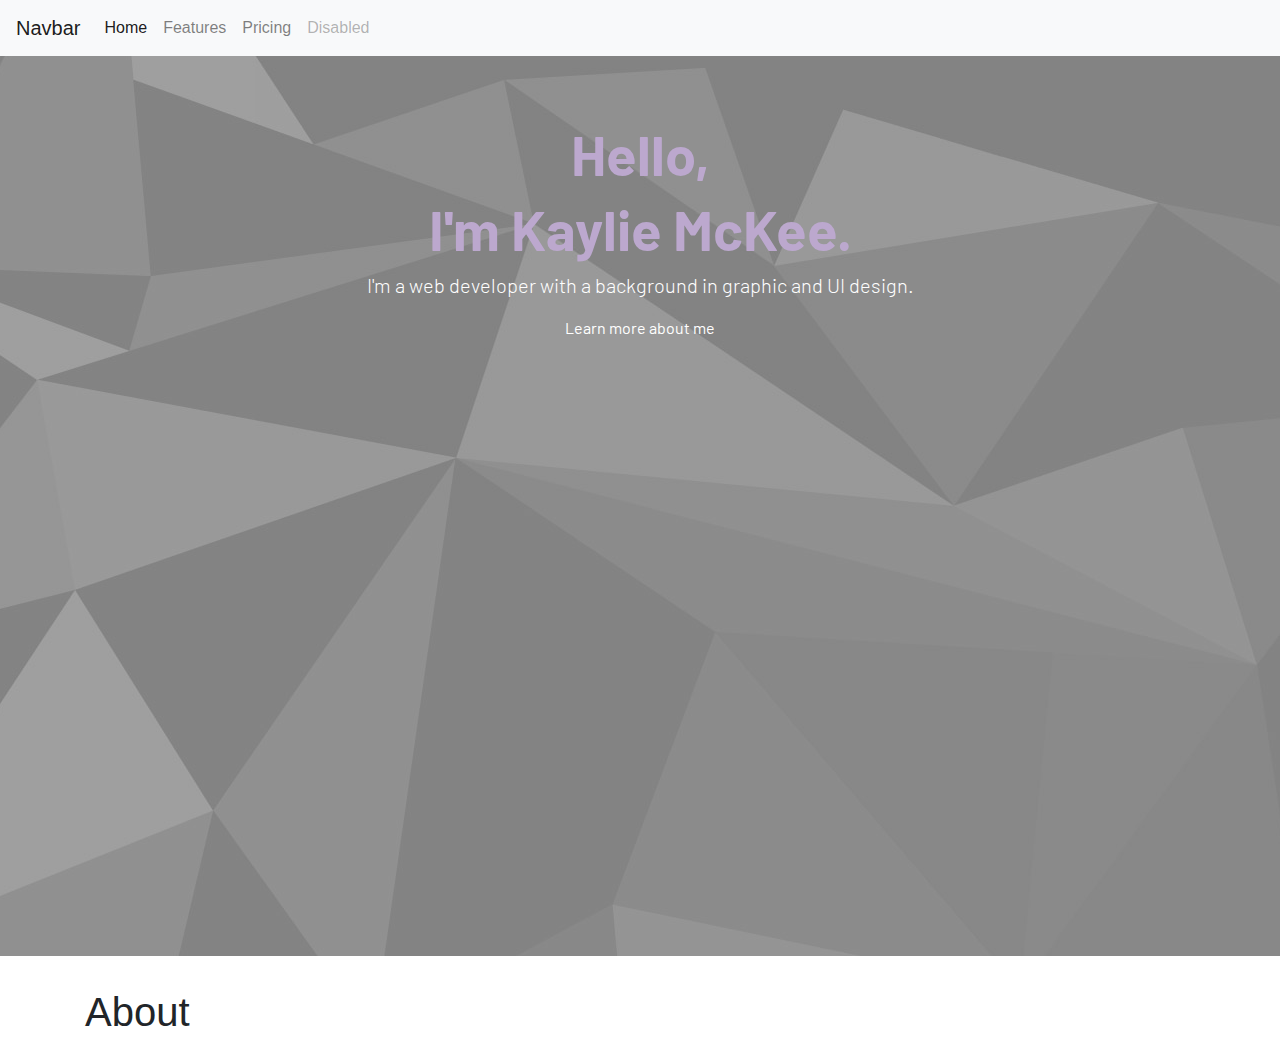
==== Projects/Portfolio/index.html @ fc686a14 "portfolio start" ====
<!DOCTYPE html>
<html lang="en">
<head>
    <meta charset="UTF-8">
    <meta name="viewport" content="width=device-width, initial-scale=1.0">
    <meta http-equiv="X-UA-Compatible" content="ie=edge">
    <title>Kaylie McKee</title>

    <link rel="stylesheet" href="https://stackpath.bootstrapcdn.com/bootstrap/4.4.1/css/bootstrap.min.css" integrity="sha384-Vkoo8x4CGsO3+Hhxv8T/Q5PaXtkKtu6ug5TOeNV6gBiFeWPGFN9MuhOf23Q9Ifjh" crossorigin="anonymous">
    <link href="https://fonts.googleapis.com/css?family=Barlow:300,400,500,600,700&display=swap" rel="stylesheet">
    <link rel="stylesheet" ref="text/css" href="main.css">
</head>
<body>
<!--nav-->
<nav class="navbar navbar-expand-lg navbar-light bg-light">
    <a class="navbar-brand" href="#">Navbar</a>
    <button class="navbar-toggler" type="button" data-toggle="collapse" data-target="#navbarNav" aria-controls="navbarNav" aria-expanded="false" aria-label="Toggle navigation">
      <span class="navbar-toggler-icon"></span>
    </button>
    <div class="collapse navbar-collapse" id="navbarNav">
      <ul class="navbar-nav">
        <li class="nav-item active">
          <a class="nav-link" href="#">Home <span class="sr-only">(current)</span></a>
        </li>
        <li class="nav-item">
          <a class="nav-link" href="#">Features</a>
        </li>
        <li class="nav-item">
          <a class="nav-link" href="#">Pricing</a>
        </li>
        <li class="nav-item">
          <a class="nav-link disabled" href="#" tabindex="-1" aria-disabled="true">Disabled</a>
        </li>
      </ul>
    </div>
  </nav>
<!--hero-->
<div class="jumbotron jumbotron-fluid">
    <div class="container">
      <h1 class="display-4">Hello,</h1>
      <h1 class="display-4">I'm Kaylie McKee.</h1>
      <p class="lead">I'm a web developer with a background in graphic and UI design.</p>
      <p>Learn more about me</p>
    </div>
  </div>

  <div class="container" id="skills">

  </div>

  <div class="container" id="about">
      <h1>About</h1>
      <p></p>
  </div>

  <div class="container" id="portfolio"></div>

  <div class="container" id="contact"></div>
    


    <script src="https://code.jquery.com/jquery-3.4.1.slim.min.js" integrity="sha384-J6qa4849blE2+poT4WnyKhv5vZF5SrPo0iEjwBvKU7imGFAV0wwj1yYfoRSJoZ+n" crossorigin="anonymous"></script>
    <script src="https://cdn.jsdelivr.net/npm/popper.js@1.16.0/dist/umd/popper.min.js" integrity="sha384-Q6E9RHvbIyZFJoft+2mJbHaEWldlvI9IOYy5n3zV9zzTtmI3UksdQRVvoxMfooAo" crossorigin="anonymous"></script>
    <script src="https://stackpath.bootstrapcdn.com/bootstrap/4.4.1/js/bootstrap.min.js" integrity="sha384-wfSDF2E50Y2D1uUdj0O3uMBJnjuUD4Ih7YwaYd1iqfktj0Uod8GCExl3Og8ifwB6" crossorigin="anonymous"></script>

</body>
</html>
---- Projects/Portfolio/main.css ----
.jumbotron {
    background-image: url(./assets/bkgd.jpg);
    background-position: 10% 20%;
    height: 100vh;
    opacity: .5;

    /* text */
    text-align: center;
    color: white;
    font-family: Barlow;
    
}

.jumbotron h1 {
    font-weight: 700;
    color: #7B549F;
    opacity: 1;
}
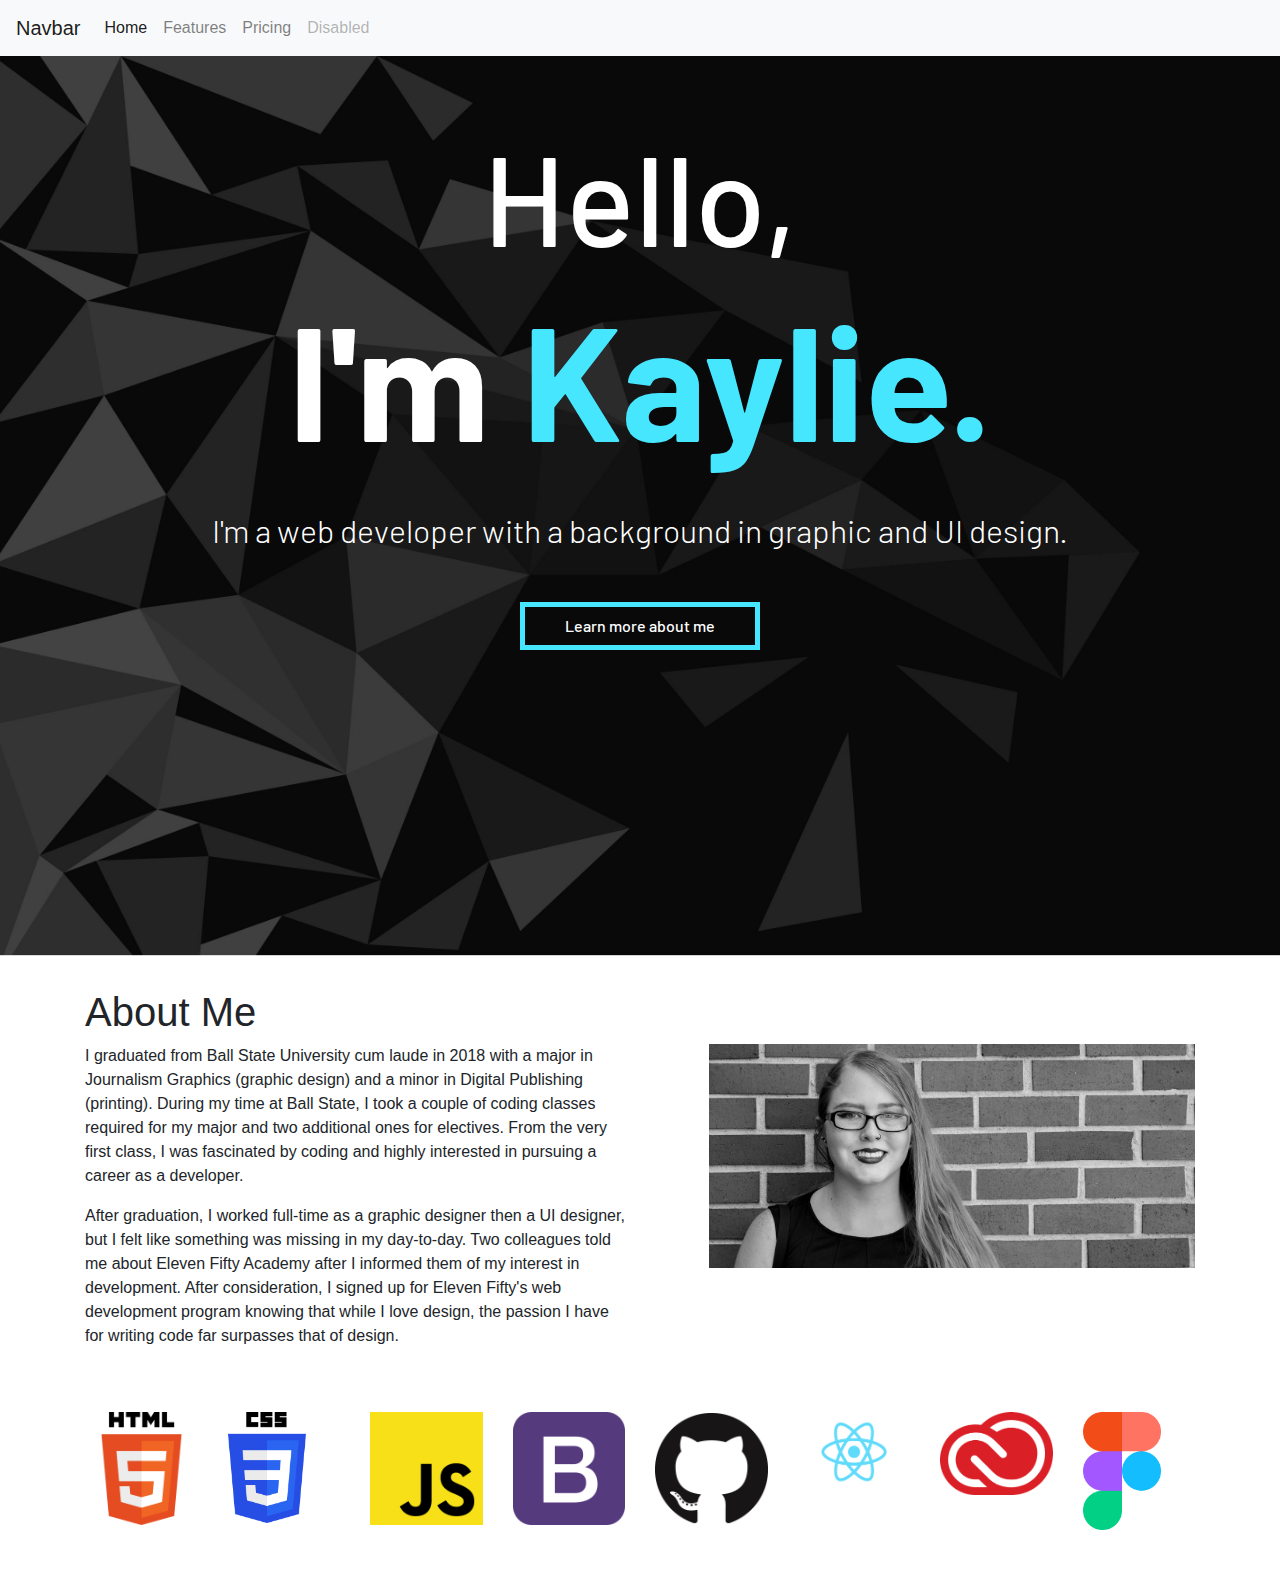
==== commit 9a95ca47: "portfolio 2/5" ====
--- a/Projects/Portfolio/index.html
+++ b/Projects/Portfolio/index.html
@@ -37,21 +37,65 @@
 <!--hero-->
 <div class="jumbotron jumbotron-fluid">
     <div class="container">
-      <h1 class="display-4">Hello,</h1>
-      <h1 class="display-4">I'm Kaylie McKee.</h1>
+      <h1 class="display-4" id="line1">Hello,</h1>
+      <h1 class="display-4" id="line2">I'm <span>Kaylie.</span></h1>
       <p class="lead">I'm a web developer with a background in graphic and UI design.</p>
-      <p>Learn more about me</p>
+      <button>Learn more about me</button>
     </div>
   </div>
 
-  <div class="container" id="skills">
-
+  <div class="container" id="about">
+    <div class="row">
+      <div class="col-md">
+        <h1>About Me</h1>
+      </div>
+    </div>
+    <div class="row">
+      <div class="col-md">
+        <p>I graduated from Ball State University cum laude in 2018 with a major in Journalism Graphics (graphic design) 
+          and a minor in Digital Publishing (printing). During my time at Ball State, I took a couple of coding classes 
+          required for my major and two additional ones for electives. From the very first class, I was fascinated by coding
+          and highly interested in pursuing a career as a developer.</p>
+        
+        <p>After graduation, I worked full-time as a graphic designer then a UI designer, but I felt like something was 
+           missing in my day-to-day. Two colleagues told me about Eleven Fifty Academy after I informed them of my interest 
+           in development. After consideration, I signed up for Eleven Fifty's web development program knowing that while 
+           I love design, the passion I have for writing code far surpasses that of design.</p> 
+      </div>
+      <div class="col-md">
+        <img src="assets/me.jpg" style="width: 90%; float: right">
+      </div>
+    </div>
+    
   </div>
 
-  <div class="container" id="about">
-      <h1>About</h1>
-      <p></p>
-  </div>
+  <div class="container" id="skills">
+    <div class="row" id="skills1">
+      <div class="col-sm">
+        <img src="assets/html5.png" style="width: 100%">
+      </div>
+      <div class="col-sm">
+        <img src="assets/css3.png" style="width: 70%">
+      </div>
+      <div class="col-sm">
+        <img src="assets/js.png" style="width: 100%">
+      </div>
+      <div class="col-sm">
+        <img src="assets/bootstrap.png" style="width: 100%">
+      </div>
+      <div class="col-sm">
+        <img src="assets/GitHub-Mark-120px-plus.png" style="width: 100%">
+      </div>
+      <div class="col-sm">
+        <img src="assets/react.png" style="width: 100%">
+      </div>
+      <div class="col-sm">
+        <img src="assets/creativeCloud.png" style="width: 100%">
+      </div>
+      <div class="col-sm">
+        <img src="assets/figma.png" style="width: 70%">
+      </div>
+    </div>
 
   <div class="container" id="portfolio"></div>
 
--- a/Projects/Portfolio/main.css
+++ b/Projects/Portfolio/main.css
@@ -1,18 +1,49 @@
+/* jumbotron */
 .jumbotron {
     background-image: url(./assets/bkgd.jpg);
     background-position: 10% 20%;
+    background-size: cover;
     height: 100vh;
-    opacity: .5;
 
     /* text */
     text-align: center;
-    color: white;
     font-family: Barlow;
-    
 }
 
-.jumbotron h1 {
+#line1 {
+    color: white;
+    font-weight: 500;
+    font-size: 8em;
+}
+
+#line2 {
+    margin-top: 0;
     font-weight: 700;
-    color: #7B549F;
-    opacity: 1;
+    color: white;
+    font-size: 10em;
+}
+
+#line2 span {
+    color: #46E6FF;
+}
+
+.jumbotron p {
+    margin-top: 1em;
+    color: white;
+    font-size: 2em;
+}
+
+.jumbotron button {
+    margin-top: 2em;
+    background-color: transparent;
+    border: 5px solid #46E6FF;
+    color: white;
+    width: 15em;
+    height: 3em;
+    font-weight: 500;
+}
+
+#skills1 {
+    margin-top: 3em;
+    margin-bottom: 3em;
 }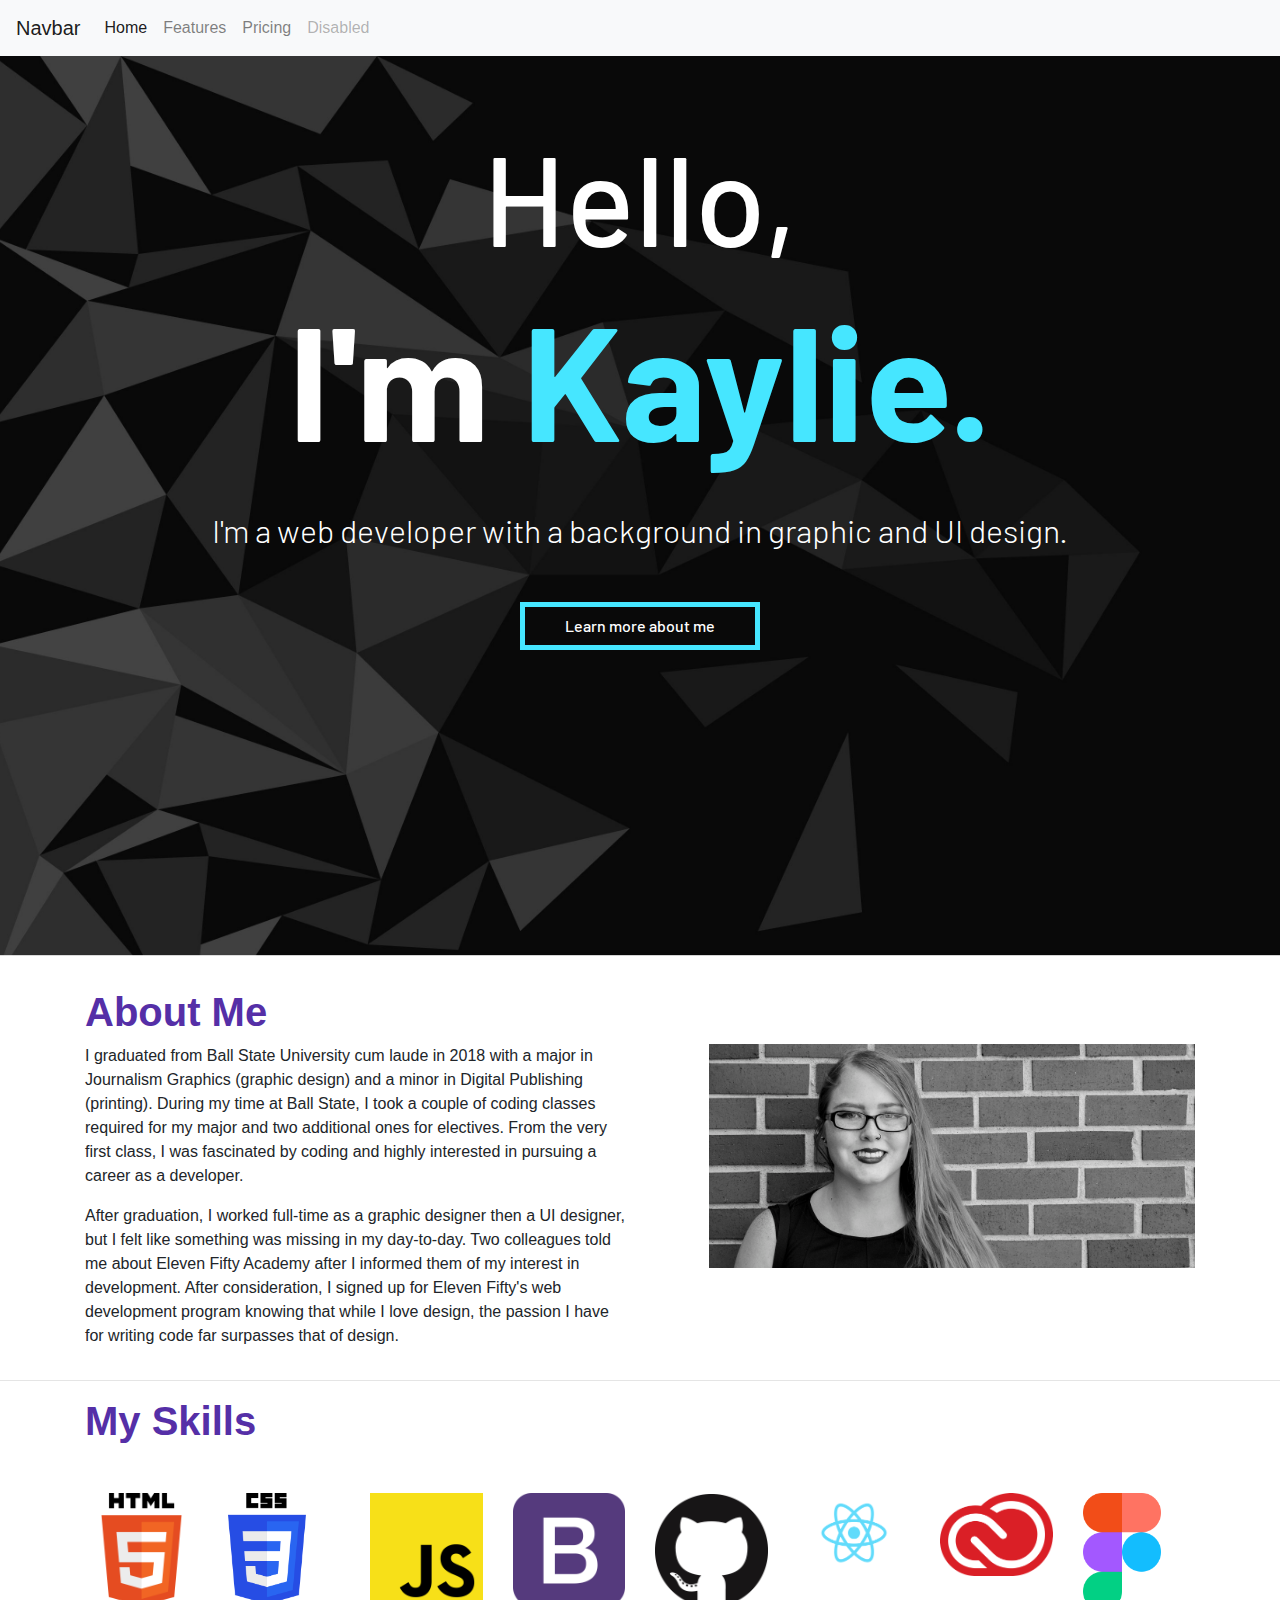
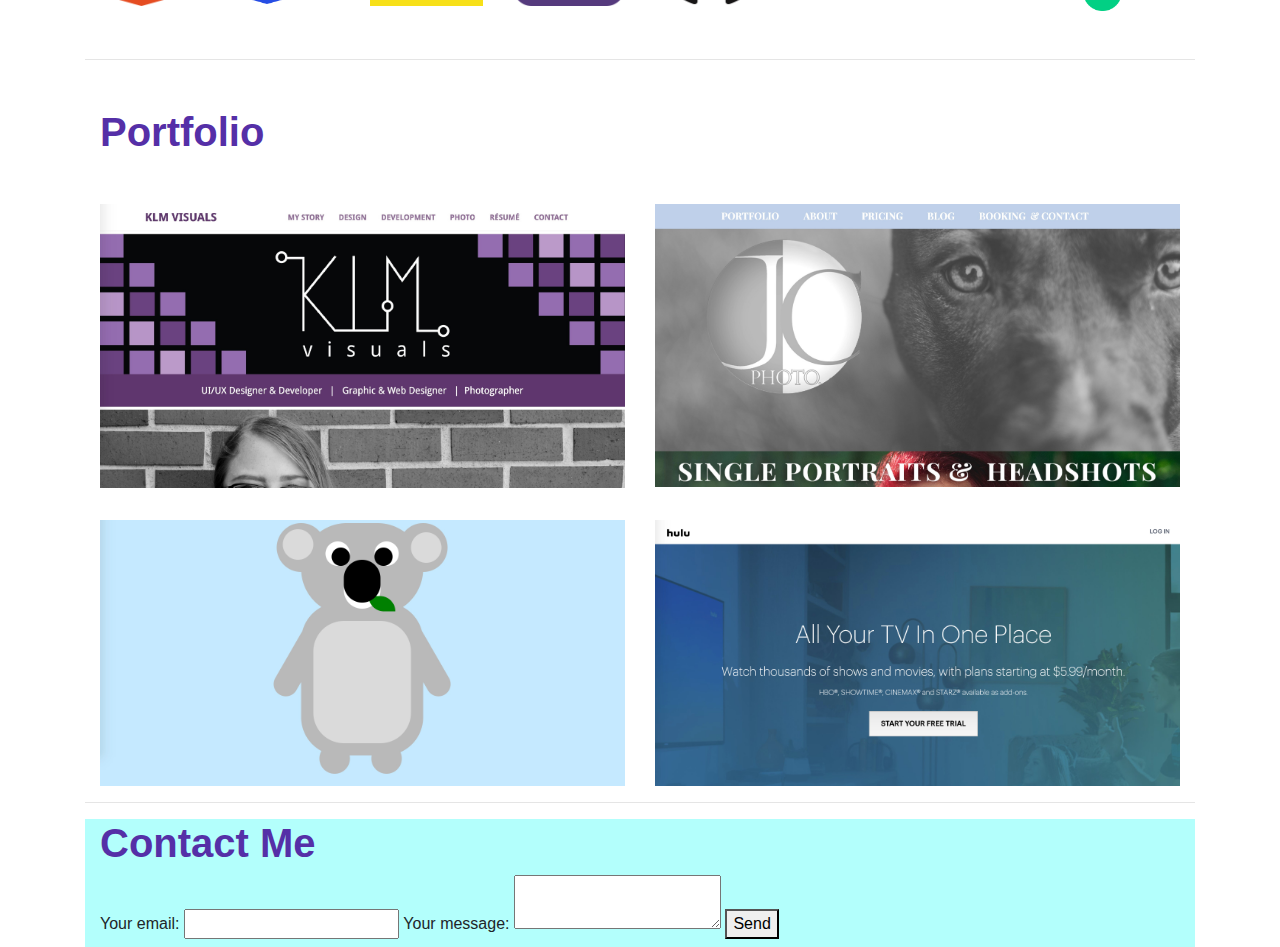
==== commit 8911ae30: "more portfolio work" ====
--- a/Projects/Portfolio/index.html
+++ b/Projects/Portfolio/index.html
@@ -69,7 +69,10 @@
     
   </div>
 
+  <hr>
+
   <div class="container" id="skills">
+    <h1>My Skills</h1>
     <div class="row" id="skills1">
       <div class="col-sm">
         <img src="assets/html5.png" style="width: 100%">
@@ -97,11 +100,100 @@
       </div>
     </div>
 
-  <div class="container" id="portfolio"></div>
-
-  <div class="container" id="contact"></div>
+  <hr>
+
+<!--PORTFOLIO-->
+  <div class="container" id="portfolio">
+    <h1>Portfolio</h1>
+    <!--ROW 1-->
+    <div class="row">
+      <!--KLM Visuals-->
+      <div class="col-lg">
+        <div class="portfolioItem">
+          <a href="https://www.klmvisuals.com" target="blank">
+            <img src="./assets/klmvisuals_crop.jpg" style="width: 100%; height: 100%">
+          </a>
+          <div class="portfolioOverlay">
+            <div class="portfolioCaption">
+              <h4>KLM Visuals website</h4>
+                <p>KLM Visuals is where I house my design and photography portfolio.
+                 I designed and developed the website utilizing Bootstrap.</p>
+                 <a href="https://www.klmvisuals.com" target="blank">> View</a>
+            </div>
+          </div>
+        </div>
+      </div>
+      <!--JC Photo-->
+      <div class="col-lg">
+        <div class="portfolioItem">
+          <a href="https://www.jencophoto.world" target="blank">
+            <img src="./assets/jcphoto.jpg" style="width: 100%; height: 100%">
+          </a>
+          <div class="portfolioOverlay" style="background-color: #8146FF;">
+            <div class="portfolioCaption">
+              <h4>JenCo Photo website</h4>
+                <p>A friend of mine is a photographer. She asked me to build her portfolio website after seeing my design and photography portfolio.
+                  I designed and developed the website utilizing Bootstrap.
+                </p>
+                 <a href="https://www.jencophoto.world" target="blank">> View</a>
+            </div>
+          </div>
+        </div>
+      </div>
+    </div>
+
+    <!--ROW 2-->
+    <div class="row" id="portfolioRow2">
+      <!--CSS KOALA-->
+      <div class="col-lg">
+        <div class="portfolioItem">
+          <a href="https://codepen.io/klmckee/pen/XWJQzdK" target="blank">
+            <img src="./assets/cssKoala.jpg" style="width: 100%; height: 100%">
+          </a>
+
+          <div class="portfolioOverlay" style="background-color: #8146FF;">
+            <div class="portfolioCaption">
+              <h4>CSS Koala</h4>
+                <p>A koala illustration I created utilizing CSS.</p>
+                 <a href="hhttps://codepen.io/klmckee/pen/XWJQzdK" target="blank">> View</a>
+            </div>
+          </div>
+        </div>
+      </div>
+      <!--STATIC LAYOUT-->
+      <div class="col-lg">
+        <div class="portfolioItem">
+          <a href="https://mckeekaylie.github.io/staticlayout/" target="blank">
+            <img src="./assets/staticLayout.jpg" style="width: 100%; height: 100%">
+          </a>
+          <div class="portfolioOverlay">
+            <div class="portfolioCaption">
+              <h4>Hulu Welcome Page</h4>
+                <p>A static recreation of the Hulu Welcome page</p>
+                 <a href="https://mckeekaylie.github.io/staticlayout/" target="blank">> View</a>
+            </div>
+          </div>
+        </div>
+      </div>
+    </div>
+  </div>
+
+  <hr>
+
+<!--CONTACT-->
+  <div class="container" id="contact">
+    <h1>Contact Me</h1>
+  
+    <form action="https://formspree.io/xknrqbvn" method="POST">
+  
+    <label> Your email: <input type="text" name="_replyto"></label>
+    <label> Your message: <textarea name="message"></textarea></label>
+
+    <button type="submit">Send</button>
+    </form>
+  </div>
     
-
+<!--SCRIPTS-->
 
     <script src="https://code.jquery.com/jquery-3.4.1.slim.min.js" integrity="sha384-J6qa4849blE2+poT4WnyKhv5vZF5SrPo0iEjwBvKU7imGFAV0wwj1yYfoRSJoZ+n" crossorigin="anonymous"></script>
     <script src="https://cdn.jsdelivr.net/npm/popper.js@1.16.0/dist/umd/popper.min.js" integrity="sha384-Q6E9RHvbIyZFJoft+2mJbHaEWldlvI9IOYy5n3zV9zzTtmI3UksdQRVvoxMfooAo" crossorigin="anonymous"></script>
--- a/Projects/Portfolio/main.css
+++ b/Projects/Portfolio/main.css
@@ -1,3 +1,8 @@
+h1 {
+    color: #552FA7;
+    font-weight: 600;
+}
+
 /* jumbotron */
 .jumbotron {
     background-image: url(./assets/bkgd.jpg);
@@ -46,4 +51,107 @@
 #skills1 {
     margin-top: 3em;
     margin-bottom: 3em;
+}
+
+#portfolio {
+    padding-top: 2em;
+}
+
+#portfolio h1 {
+    padding-bottom: 1em;
+}
+
+#portfolioRow2 {
+    margin-top: 2em;
+}
+
+.portfolioOverlay {
+    position: absolute;
+    background-color: #4657FF;
+    opacity: 0;
+    width: auto;
+    height: auto;
+    top: 0;
+    left: 0;
+    right: 0;
+    bottom: 0;
+    transition-property: opacity;
+    transition-duration: .5s;
+    transition-timing-function: linear; 
+    z-index: 999;
+}
+    
+.portfolioOverlay:hover {
+    opacity: 1;
+}
+
+.portfolioOverlay:focus {
+    opacity: 1;
+}
+/*
+.portfolioOverlayV2 {
+    position: absolute;
+    background-color: #8146FF;
+    opacity: 0;
+    width: auto;
+    height: auto;
+    top: 0;
+    left: 0;
+    right: 0;
+    bottom: 0;
+    transition-property: opacity;
+    transition-duration: .5s;
+    transition-timing-function: linear; 
+    z-index: 999;
+}
+    
+.portfolioOverlayV2:hover {
+    opacity: 1;
+}
+
+.portfolioOverlayV2:focus {
+    opacity: 1;
+}*/
+
+.portfolioCaption {
+    padding: 1em;
+    color: white;
+    opacity: 0;
+    font-size: 6mm;
+    text-align: center;
+}
+
+.portfolioCaption:hover {
+    opacity: 1;
+}
+
+.portfolioCaption:focus {
+    opacity: 1;
+}
+
+.portfolioCaption p {
+    color: white;
+    padding: 2%;
+}
+
+.portfolioCaption h4 {
+    font-size: 8mm;
+    font-weight: 700;
+}
+
+.portfolioCaption a {
+    color: white;
+    text-decoration: none;
+    font-weight: 500;
+    font-size: 6mm;
+}
+
+.portfolioCaption a:hover {
+    text-decoration: underline;
+}
+
+
+#contact {
+    background-color: #B3FFFC;
+    width: 100%;
 }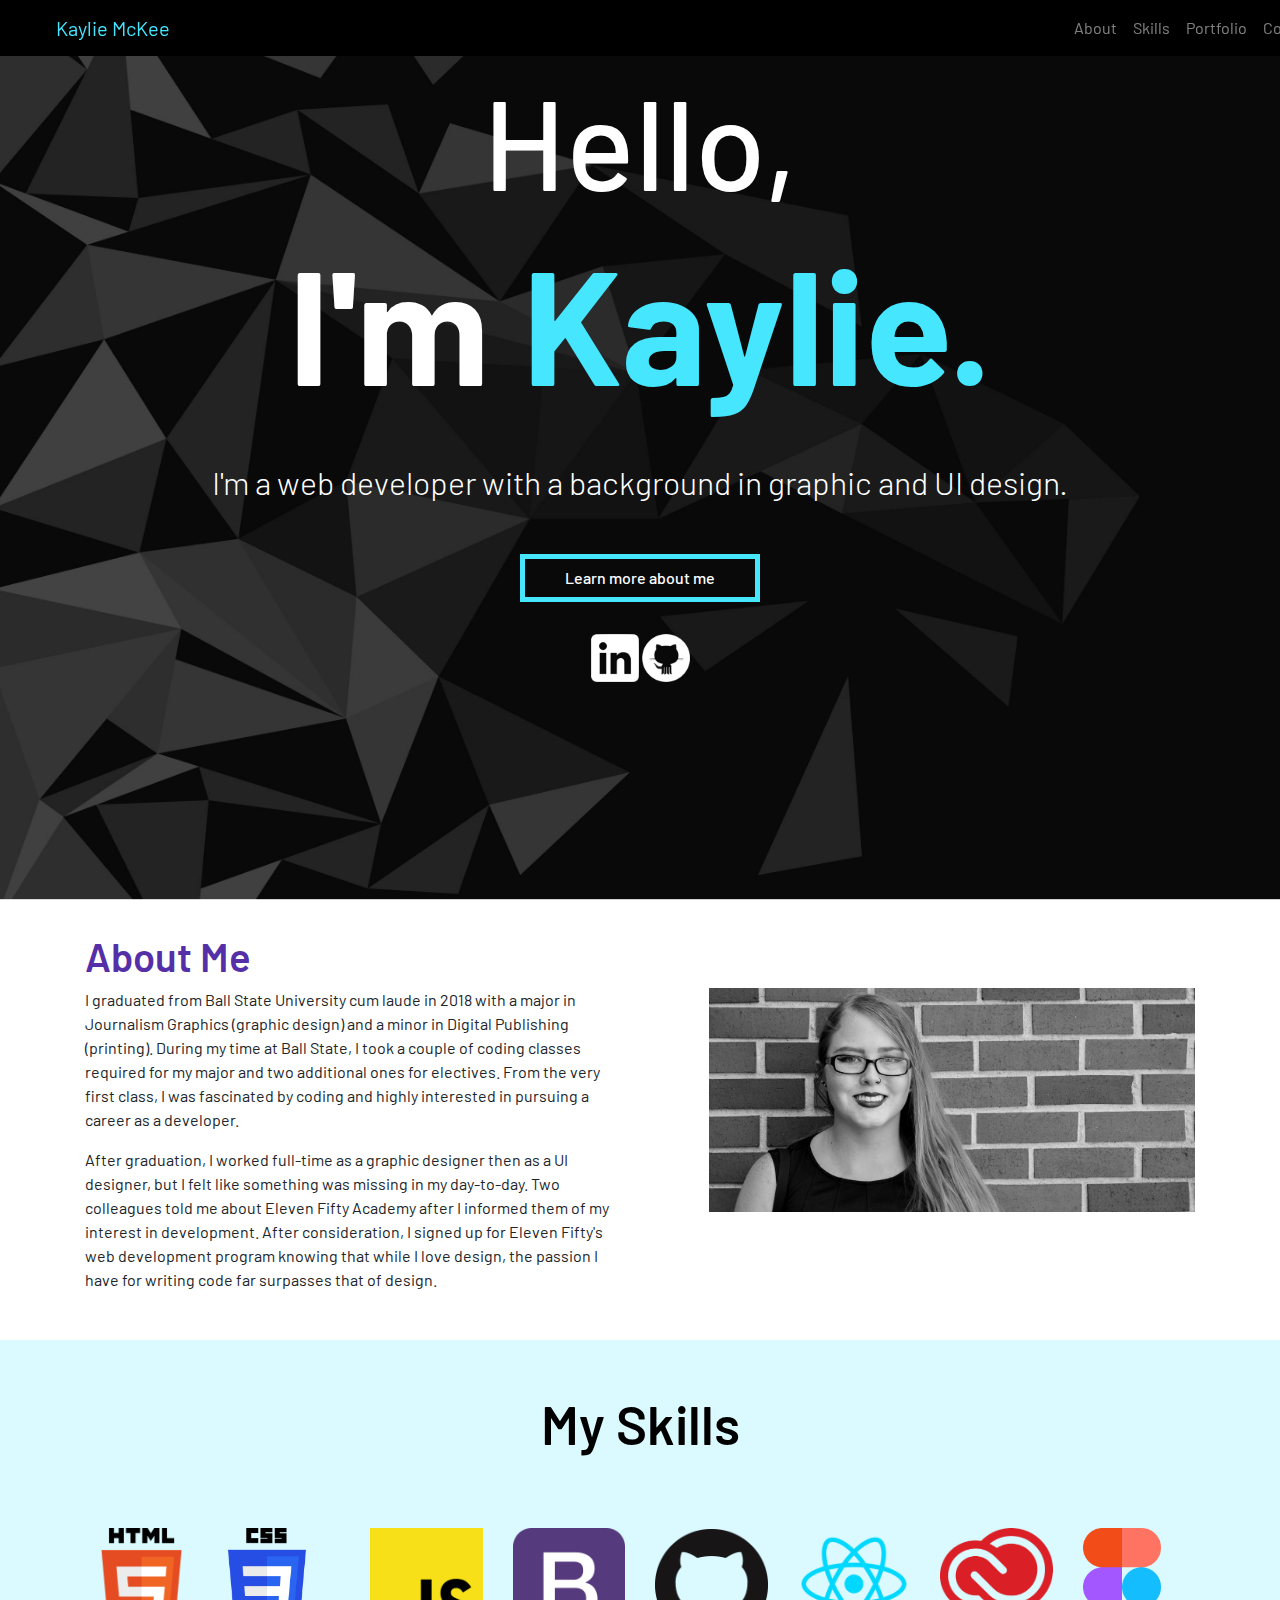
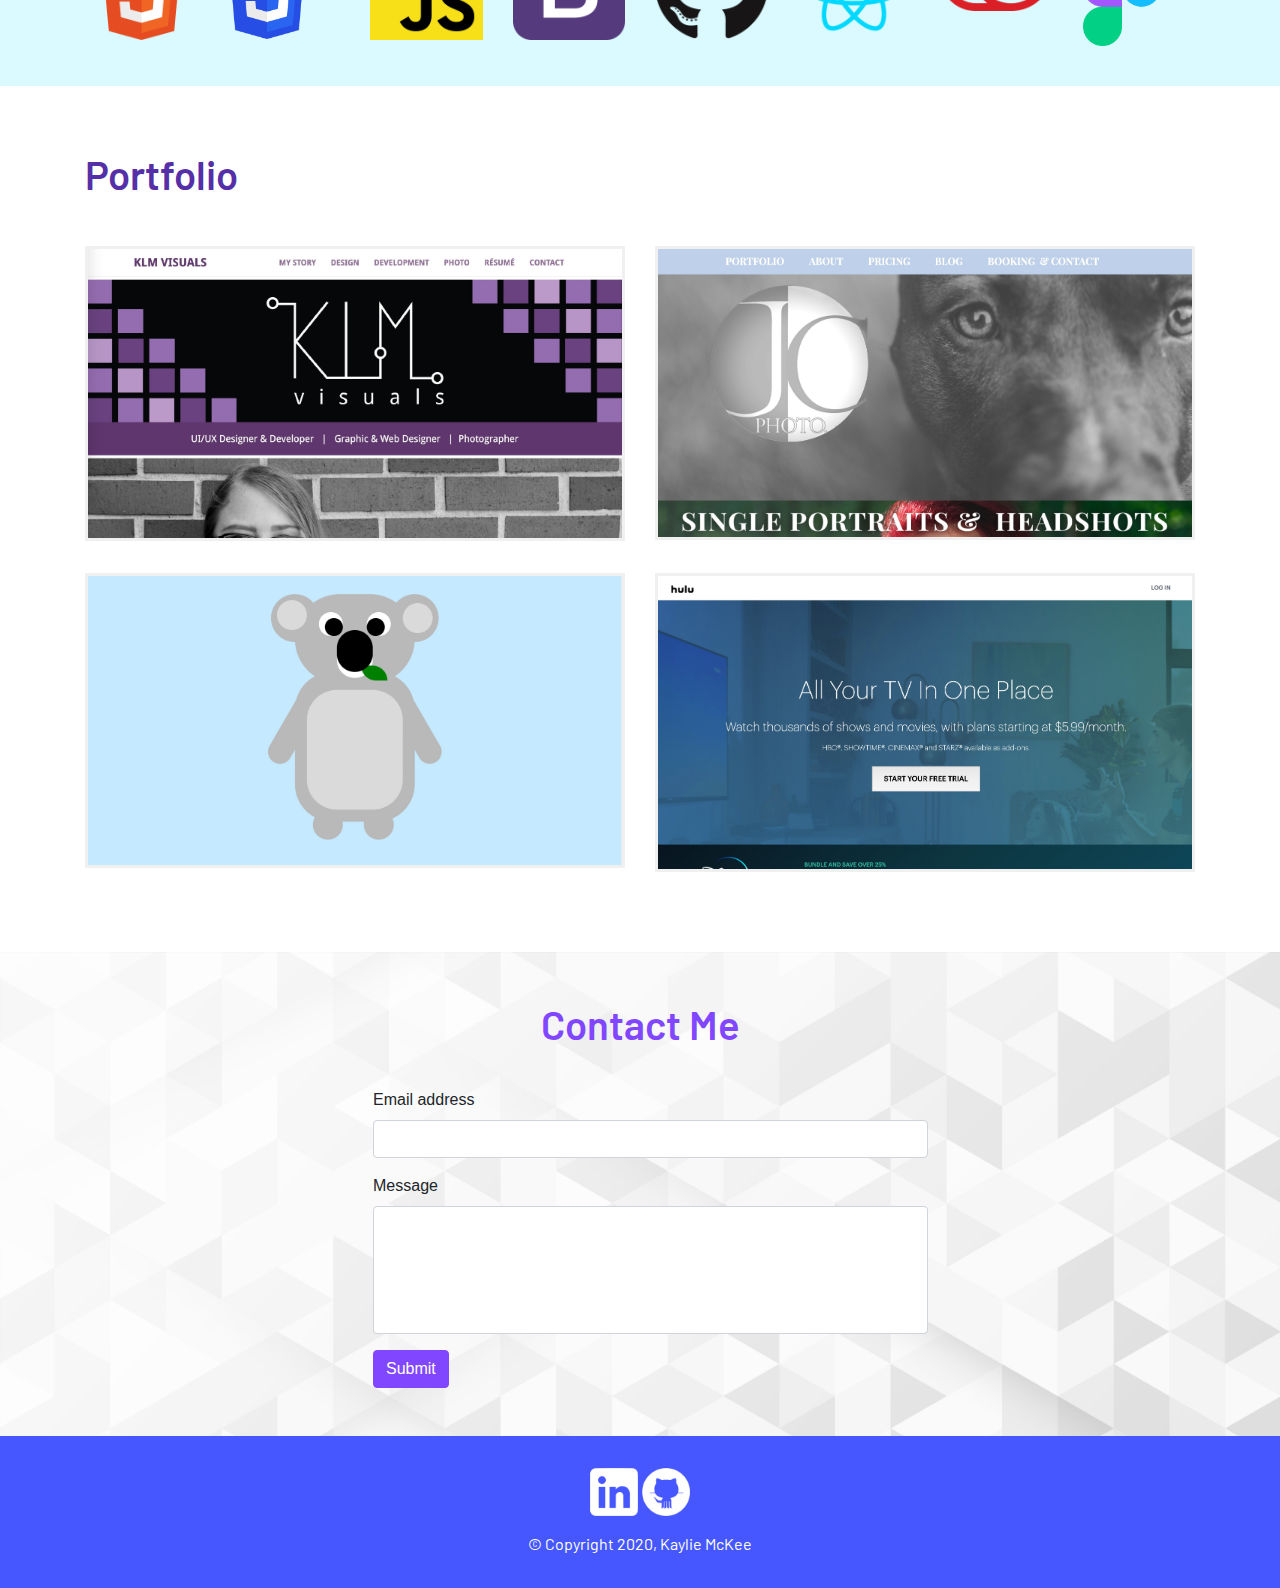
==== commit 3b191b6d: "portfolio rough draft" ====
--- a/Projects/Portfolio/index.html
+++ b/Projects/Portfolio/index.html
@@ -10,41 +10,73 @@
     <link href="https://fonts.googleapis.com/css?family=Barlow:300,400,500,600,700&display=swap" rel="stylesheet">
     <link rel="stylesheet" ref="text/css" href="main.css">
 </head>
+
 <body>
 <!--nav-->
-<nav class="navbar navbar-expand-lg navbar-light bg-light">
-    <a class="navbar-brand" href="#">Navbar</a>
+<nav class="navbar navbar-expand-lg navbar-dark">
+  <a class="navbar-brand" href="#jumbo" style="color: #46E6FF; margin-left: 2em">Kaylie McKee</a>
     <button class="navbar-toggler" type="button" data-toggle="collapse" data-target="#navbarNav" aria-controls="navbarNav" aria-expanded="false" aria-label="Toggle navigation">
       <span class="navbar-toggler-icon"></span>
     </button>
     <div class="collapse navbar-collapse" id="navbarNav">
       <ul class="navbar-nav">
-        <li class="nav-item active">
-          <a class="nav-link" href="#">Home <span class="sr-only">(current)</span></a>
-        </li>
-        <li class="nav-item">
-          <a class="nav-link" href="#">Features</a>
-        </li>
-        <li class="nav-item">
-          <a class="nav-link" href="#">Pricing</a>
-        </li>
-        <li class="nav-item">
-          <a class="nav-link disabled" href="#" tabindex="-1" aria-disabled="true">Disabled</a>
+        <li class="nav-item">
+          <a class="nav-link" href="#aboutMe">About <span class="sr-only">(current)</span></a>
+        </li>
+        <li class="nav-item">
+          <a class="nav-link" href="#mySkills">Skills</a>
+        </li>
+        <li class="nav-item">
+          <a class="nav-link" href="#portfolio">Portfolio</a>
+        </li>
+        <li class="nav-item">
+          <a class="nav-link" href="#contact">Contact</a>
         </li>
       </ul>
     </div>
   </nav>
 <!--hero-->
+<section id="jumbo">
 <div class="jumbotron jumbotron-fluid">
     <div class="container">
-      <h1 class="display-4" id="line1">Hello,</h1>
-      <h1 class="display-4" id="line2">I'm <span>Kaylie.</span></h1>
-      <p class="lead">I'm a web developer with a background in graphic and UI design.</p>
-      <button>Learn more about me</button>
-    </div>
-  </div>
-
-  <div class="container" id="about">
+      <div class="row">
+        <div class="col">
+          <h1 class="display-4" id="line1">Hello,</h1>
+        </div>
+      </div>
+      <div class="row">
+        <div class="col">
+          <h1 class="display-4" id="line2">I'm <span>Kaylie.</span></h1>
+        </div>
+      </div>
+      <div class="row">
+        <div class="col">
+          <p class="lead">I'm a web developer with a background in graphic and UI design.</p>
+        </div>
+      </div>
+      <div class="row">
+        <div class="col">
+          <button>Learn more about me</button>
+        </div>
+      </div>
+      <div class="row" style="padding-top: 2em;">
+        <div class="col">
+          <a href="https://www.linkedin.com/in/kayliemckee" target="blank">
+            <img src="./assets/linkedin-3-256.png" style="width: 3em">
+          </a>
+          <a href="https://github.com/mckeekaylie" target="blank">
+            <img src="./assets/github-9-256.png" style="width: 3em">
+          </a>
+        </div>
+      </div>
+
+    </div>
+    </div>
+  </div>
+</section>
+
+<section id ="aboutMe">
+  <div class="container">
     <div class="row">
       <div class="col-md">
         <h1>About Me</h1>
@@ -57,7 +89,7 @@
           required for my major and two additional ones for electives. From the very first class, I was fascinated by coding
           and highly interested in pursuing a career as a developer.</p>
         
-        <p>After graduation, I worked full-time as a graphic designer then a UI designer, but I felt like something was 
+        <p>After graduation, I worked full-time as a graphic designer then as a UI designer, but I felt like something was 
            missing in my day-to-day. Two colleagues told me about Eleven Fifty Academy after I informed them of my interest 
            in development. After consideration, I signed up for Eleven Fifty's web development program knowing that while 
            I love design, the passion I have for writing code far surpasses that of design.</p> 
@@ -68,42 +100,43 @@
     </div>
     
   </div>
-
-  <hr>
-
-  <div class="container" id="skills">
+</section>
+
+<section id="mySkills">
+
+  <div class="container">
     <h1>My Skills</h1>
-    <div class="row" id="skills1">
-      <div class="col-sm">
+    <div class="row">
+      <div class="col-sm" id="html">
         <img src="assets/html5.png" style="width: 100%">
       </div>
-      <div class="col-sm">
+      <div class="col-sm" id="css">
         <img src="assets/css3.png" style="width: 70%">
       </div>
-      <div class="col-sm">
+      <div class="col-sm" id="js">
         <img src="assets/js.png" style="width: 100%">
       </div>
-      <div class="col-sm">
+      <div class="col-sm" id="boot">
         <img src="assets/bootstrap.png" style="width: 100%">
       </div>
-      <div class="col-sm">
+      <div class="col-sm" id="git">
         <img src="assets/GitHub-Mark-120px-plus.png" style="width: 100%">
       </div>
-      <div class="col-sm">
-        <img src="assets/react.png" style="width: 100%">
-      </div>
-      <div class="col-sm">
+      <div class="col-sm" id="react">
+        <img src="assets/iconfinder_React.js_logo_1174949.png" style="width: 100%">
+      </div>
+      <div class="col-sm" id="cc">
         <img src="assets/creativeCloud.png" style="width: 100%">
       </div>
-      <div class="col-sm">
+      <div class="col-sm" id="figma">
         <img src="assets/figma.png" style="width: 70%">
       </div>
     </div>
-
-  <hr>
+  </section>
 
 <!--PORTFOLIO-->
-  <div class="container" id="portfolio">
+<section id="portfolio">
+  <div class="container">
     <h1>Portfolio</h1>
     <!--ROW 1-->
     <div class="row">
@@ -118,7 +151,7 @@
               <h4>KLM Visuals website</h4>
                 <p>KLM Visuals is where I house my design and photography portfolio.
                  I designed and developed the website utilizing Bootstrap.</p>
-                 <a href="https://www.klmvisuals.com" target="blank">> View</a>
+                  <a href="https://www.klmvisuals.com" target="blank">> View</a>
             </div>
           </div>
         </div>
@@ -140,6 +173,7 @@
           </div>
         </div>
       </div>
+
     </div>
 
     <!--ROW 2-->
@@ -148,7 +182,7 @@
       <div class="col-lg">
         <div class="portfolioItem">
           <a href="https://codepen.io/klmckee/pen/XWJQzdK" target="blank">
-            <img src="./assets/cssKoala.jpg" style="width: 100%; height: 100%">
+            <img src="./assets/cssKoala.jpg" style="width: 100%">
           </a>
 
           <div class="portfolioOverlay" style="background-color: #8146FF;">
@@ -164,7 +198,7 @@
       <div class="col-lg">
         <div class="portfolioItem">
           <a href="https://mckeekaylie.github.io/staticlayout/" target="blank">
-            <img src="./assets/staticLayout.jpg" style="width: 100%; height: 100%">
+            <img src="./assets/static.jpg" style="width: 100%">
           </a>
           <div class="portfolioOverlay">
             <div class="portfolioCaption">
@@ -177,21 +211,54 @@
       </div>
     </div>
   </div>
-
-  <hr>
+</section>
 
 <!--CONTACT-->
-  <div class="container" id="contact">
+<section id="contact">
+  <div class="container">
     <h1>Contact Me</h1>
+
+    <form action="https://formspree.io/xknrqbvn" method="POST">
+      <div class="form-group">
+        <label for="exampleInputEmail1">Email address</label>
+        <input type="email" class="form-control" id="exampleInputEmail1" aria-describedby="emailHelp">
+      </div>
+      <div class="form-group">
+        <label for="exampleFormControlTextarea1">Message</label>
+        <input type="text" class="form-control" id="exampleFormControlTextarea1">
+      </div>
+      <button type="submit" class="btn btn-primary" style="background-color: #8146FF; border-color: #8146FF">Submit</button>
+    </form>
   
-    <form action="https://formspree.io/xknrqbvn" method="POST">
+    <!--<form action="https://formspree.io/xknrqbvn" method="POST">
   
     <label> Your email: <input type="text" name="_replyto"></label>
     <label> Your message: <textarea name="message"></textarea></label>
 
     <button type="submit">Send</button>
-    </form>
-  </div>
+    </form>-->
+  </div>
+</section>
+
+<section id="footer">
+  <div class="container">
+    <div class="row">
+      <div class="col">
+        <a href="https://www.linkedin.com/in/kayliemckee" target="blank">
+          <img src="./assets/linkedin-3-256.png" style="width: 3em">
+        </a>
+        <a href="https://github.com/mckeekaylie" target="blank">
+          <img src="./assets/github-9-256.png" style="width: 3em">
+        </a>
+      </div>
+    </div>
+    <div class="row">
+      <div class="col">
+        <p style="padding-top: 1em">© Copyright 2020, Kaylie McKee</p>
+    </div>
+    </div>
+  </div>
+</section>
     
 <!--SCRIPTS-->
 
--- a/Projects/Portfolio/main.css
+++ b/Projects/Portfolio/main.css
@@ -1,6 +1,38 @@
 h1 {
     color: #552FA7;
     font-weight: 600;
+    font-family: Barlow;
+}
+
+h2
+h3
+h4
+h5
+h6 {
+    font-family: Barlow;
+}
+
+p {
+    font-family: Barlow;
+}
+
+.navbar {
+    position: fixed;
+    width: 100%;
+    font-family: Barlow;
+}
+
+nav {
+    background-color: black;
+    z-index: 5;
+}
+
+#navbarNav {
+    margin-left: 55em;
+}
+
+.nav-item {
+    color: white;
 }
 
 /* jumbotron */
@@ -48,23 +80,80 @@
     font-weight: 500;
 }
 
-#skills1 {
-    margin-top: 3em;
-    margin-bottom: 3em;
-}
+/* skills */
+
+#mySkills {
+    margin-top: 2em;
+    margin-bottom: 2em;
+    padding-bottom: 2.5em;
+    background-color: rgba(70, 230, 255, .2);
+}
+
+#mySkills h1 {
+    padding-top: 1em;
+    padding-bottom: 1.2em;
+    text-align: center;
+    color: black;
+    font-size: 14mm;
+}
+
+#html:hover {
+    animation: pop 0.3s linear 1;
+}
+
+@keyframes pop{
+    50%  {transform: scale(1.2);}
+}
+  
+#css:hover {
+    animation: pop 0.3s linear 1;
+}
+
+#js:hover {
+    animation: pop 0.3s linear 1;
+}
+
+#boot:hover {
+    animation: pop 0.3s linear 1;
+}
+
+#git:hover {
+    animation: pop 0.3s linear 1;
+}
+
+#react:hover {
+    animation: pop 0.3s linear 1;
+}
+
+#cc:hover {
+    animation: pop 0.3s linear 1;
+}
+
+#figma:hover {
+    animation: pop 0.3s linear 1;
+}
+
+
+/* portfolio */
 
 #portfolio {
     padding-top: 2em;
+    font-family: Barlow;
 }
 
 #portfolio h1 {
     padding-bottom: 1em;
 }
 
+.portfolioItem {
+    border: 3px solid #f0f0f0;
+}
+
 #portfolioRow2 {
     margin-top: 2em;
 }
 
+/* portfolio overlay */
 .portfolioOverlay {
     position: absolute;
     background-color: #4657FF;
@@ -78,7 +167,7 @@
     transition-property: opacity;
     transition-duration: .5s;
     transition-timing-function: linear; 
-    z-index: 999;
+    z-index: 3;
 }
     
 .portfolioOverlay:hover {
@@ -88,30 +177,6 @@
 .portfolioOverlay:focus {
     opacity: 1;
 }
-/*
-.portfolioOverlayV2 {
-    position: absolute;
-    background-color: #8146FF;
-    opacity: 0;
-    width: auto;
-    height: auto;
-    top: 0;
-    left: 0;
-    right: 0;
-    bottom: 0;
-    transition-property: opacity;
-    transition-duration: .5s;
-    transition-timing-function: linear; 
-    z-index: 999;
-}
-    
-.portfolioOverlayV2:hover {
-    opacity: 1;
-}
-
-.portfolioOverlayV2:focus {
-    opacity: 1;
-}*/
 
 .portfolioCaption {
     padding: 1em;
@@ -150,8 +215,37 @@
     text-decoration: underline;
 }
 
-
+/* contact */
 #contact {
-    background-color: #B3FFFC;
+    background-image: url("./assets/footer.jpg");
+    background-size: cover;
     width: 100%;
-}+    margin-top: 5em;
+    padding-top: 3em;
+    padding-bottom: 3em;
+}
+
+#contact h1 {
+    text-align: center;
+    color: #8146FF;
+}
+
+form {
+    width: 50%;
+    margin-left: 18em;
+    padding-top: 2em;
+}
+
+#exampleFormControlTextarea1 {
+    height: 8em;
+}
+
+/* footer */
+#footer {
+    text-align: center;
+    padding-top: 2em;
+    padding-bottom: 1em;
+    background-color: #4657FF;
+    color: white;
+}
+
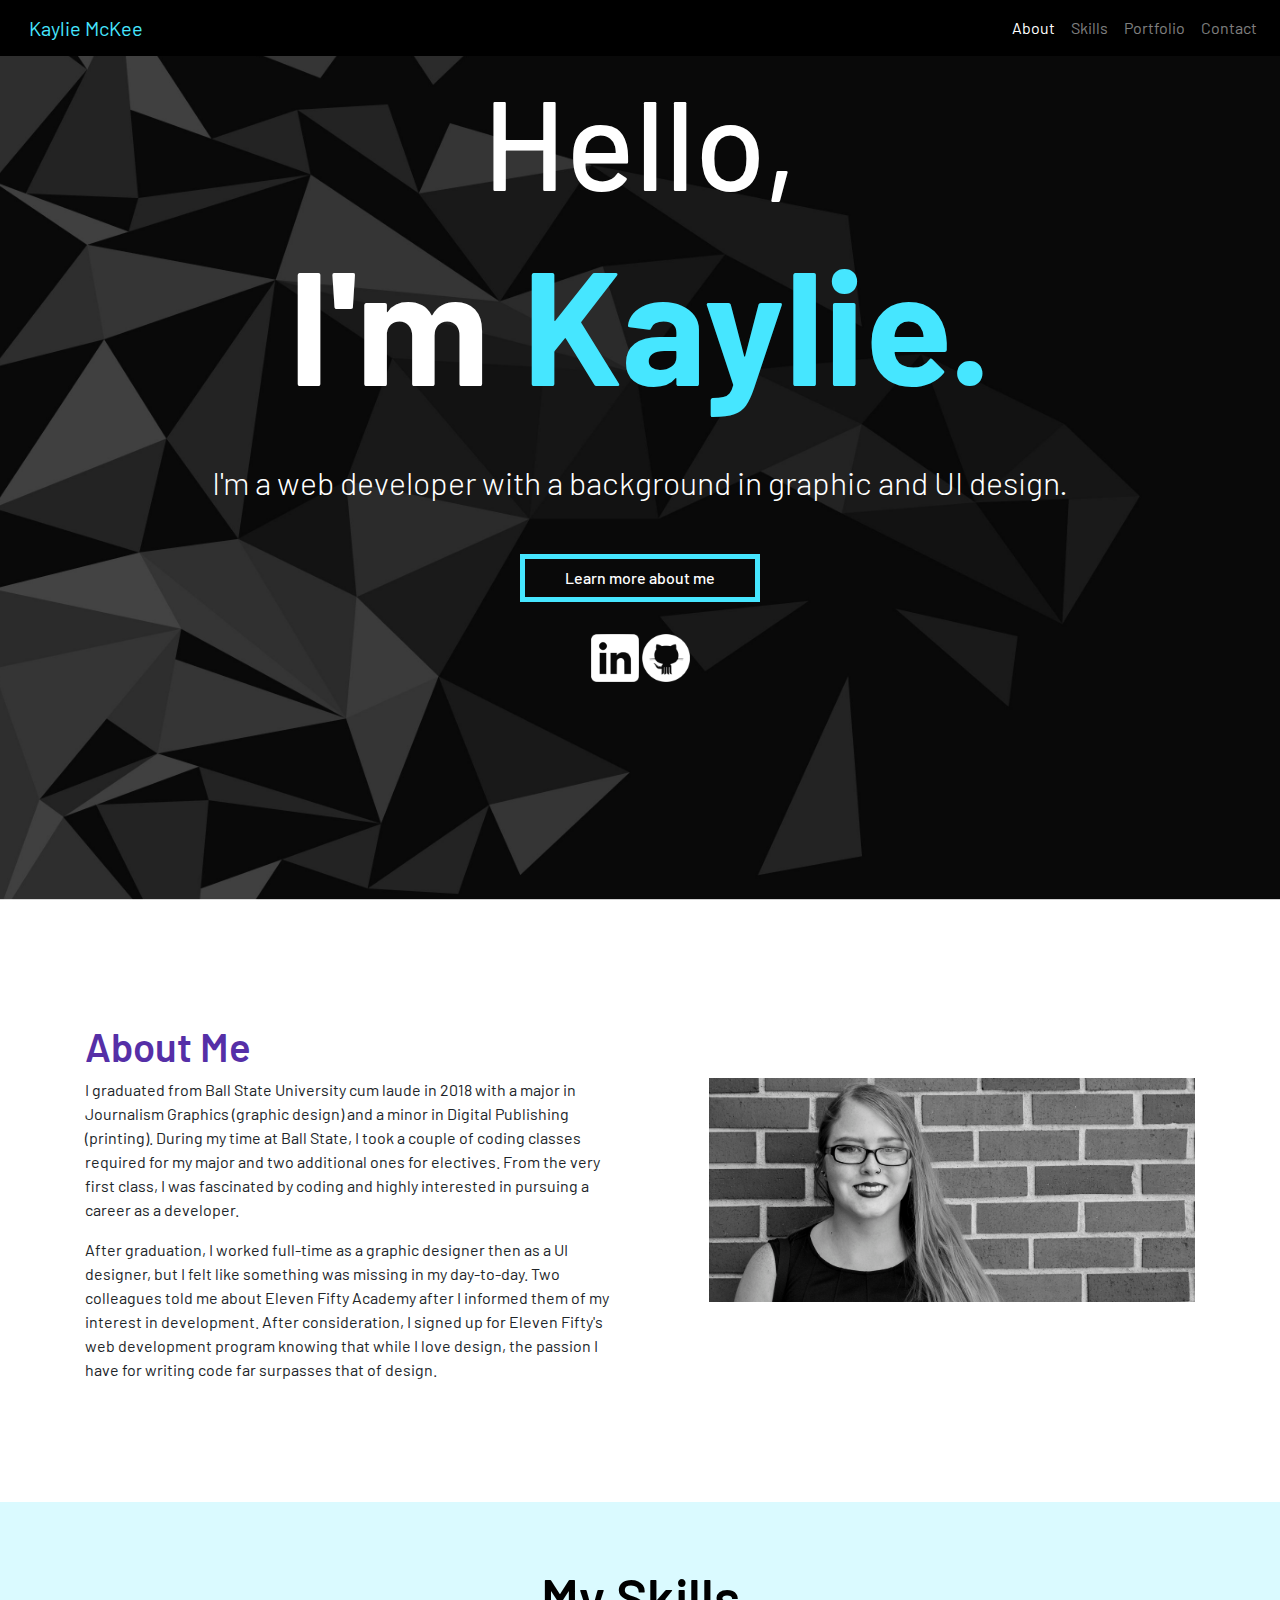
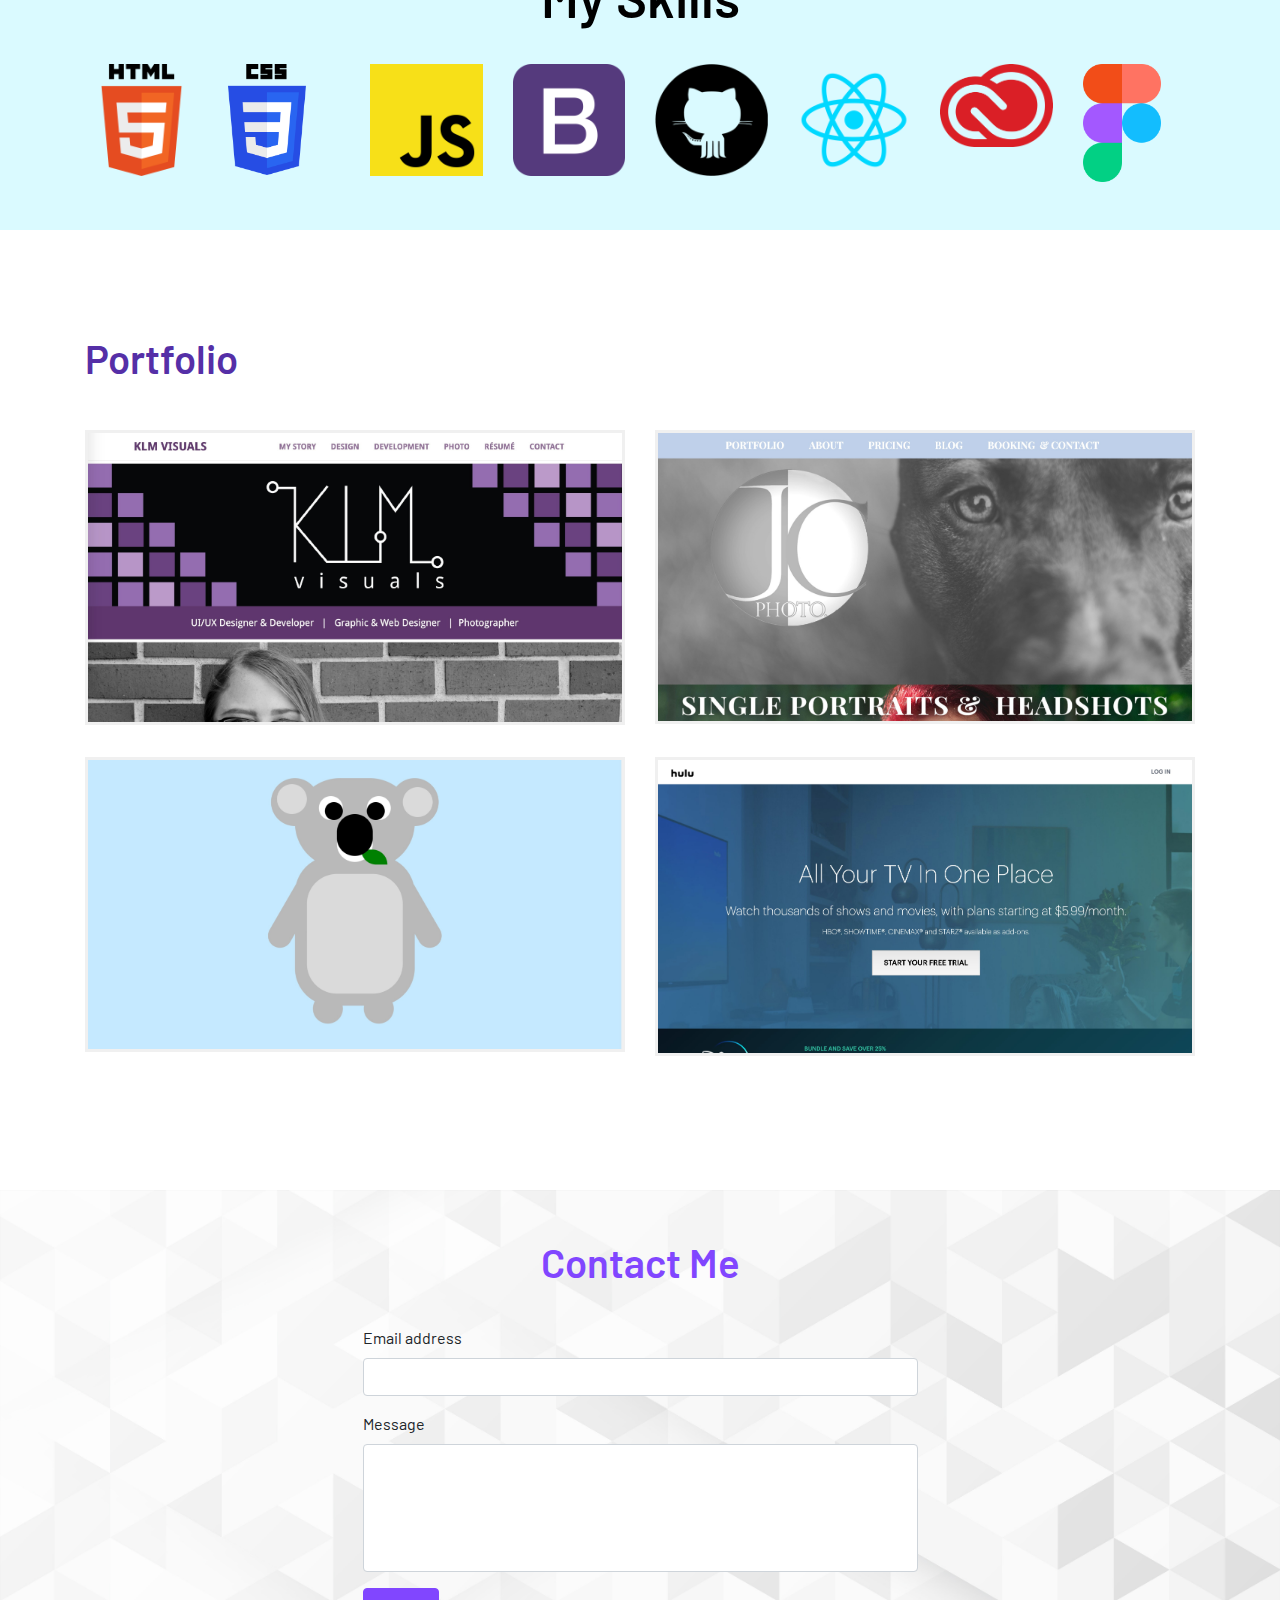
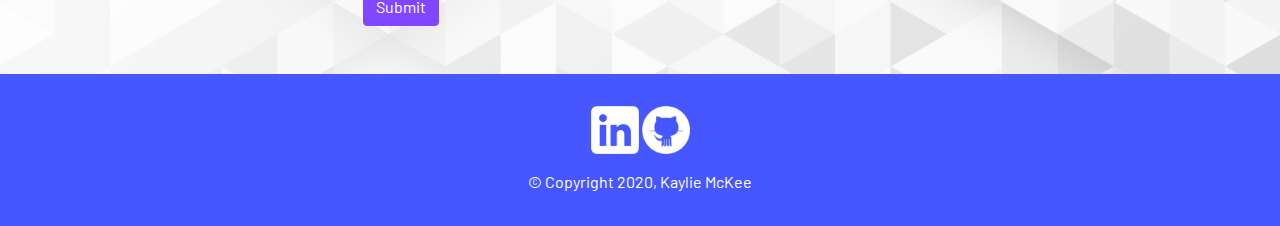
==== commit 6555be0e: "more portfolio work" ====
--- a/Projects/Portfolio/index.html
+++ b/Projects/Portfolio/index.html
@@ -14,14 +14,14 @@
 <body>
 <!--nav-->
 <nav class="navbar navbar-expand-lg navbar-dark">
-  <a class="navbar-brand" href="#jumbo" style="color: #46E6FF; margin-left: 2em">Kaylie McKee</a>
+  <a class="navbar-brand" href="#jumbo" style="color: #46E6FF; margin-left: 1vw">Kaylie McKee</a>
     <button class="navbar-toggler" type="button" data-toggle="collapse" data-target="#navbarNav" aria-controls="navbarNav" aria-expanded="false" aria-label="Toggle navigation">
       <span class="navbar-toggler-icon"></span>
     </button>
     <div class="collapse navbar-collapse" id="navbarNav">
       <ul class="navbar-nav">
-        <li class="nav-item">
-          <a class="nav-link" href="#aboutMe">About <span class="sr-only">(current)</span></a>
+        <li class="nav-item active">
+          <a class="nav-link" href="#aboutMe">About </a>
         </li>
         <li class="nav-item">
           <a class="nav-link" href="#mySkills">Skills</a>
@@ -56,7 +56,10 @@
       </div>
       <div class="row">
         <div class="col">
-          <button>Learn more about me</button>
+          <a href="#aboutMe">
+            <button type="button">Learn more about me</button>
+          </a>
+
         </div>
       </div>
       <div class="row" style="padding-top: 2em;">
@@ -120,7 +123,7 @@
         <img src="assets/bootstrap.png" style="width: 100%">
       </div>
       <div class="col-sm" id="git">
-        <img src="assets/GitHub-Mark-120px-plus.png" style="width: 100%">
+        <img src="assets/github-9-256_Blk.png" style="width: 100%">
       </div>
       <div class="col-sm" id="react">
         <img src="assets/iconfinder_React.js_logo_1174949.png" style="width: 100%">
--- a/Projects/Portfolio/main.css
+++ b/Projects/Portfolio/main.css
@@ -1,20 +1,15 @@
+/* TYPE STYLING FOR THE ENTIRE DOCUMENT */
+
+body {
+    font-family: Barlow;
+}
+
 h1 {
     color: #552FA7;
     font-weight: 600;
-    font-family: Barlow;
-}
-
-h2
-h3
-h4
-h5
-h6 {
-    font-family: Barlow;
-}
-
-p {
-    font-family: Barlow;
-}
+}
+
+/* NAVBAR */
 
 .navbar {
     position: fixed;
@@ -28,23 +23,26 @@
 }
 
 #navbarNav {
-    margin-left: 55em;
-}
-
-.nav-item {
-    color: white;
-}
-
-/* jumbotron */
+    margin-left: 66vw;
+}
+
+.nav-item.active {
+    color: white;
+}
+/*
+.nav-item > .active > a {
+    color: white;
+}*/
+
+/* JUMBOTRON */
 .jumbotron {
     background-image: url(./assets/bkgd.jpg);
     background-position: 10% 20%;
     background-size: cover;
+    width: 100vw;
     height: 100vh;
-
     /* text */
     text-align: center;
-    font-family: Barlow;
 }
 
 #line1 {
@@ -80,23 +78,31 @@
     font-weight: 500;
 }
 
-/* skills */
+/* ABOUT */
+
+#aboutMe {
+    padding-top: 10vh;
+    padding-bottom: 8vh;
+}
+/* SKILLS */
 
 #mySkills {
     margin-top: 2em;
     margin-bottom: 2em;
-    padding-bottom: 2.5em;
+    padding-top: 3vh;
+    padding-bottom: 3em;
     background-color: rgba(70, 230, 255, .2);
 }
 
 #mySkills h1 {
-    padding-top: 1em;
-    padding-bottom: 1.2em;
+    padding-top: .7em;
+    padding-bottom: .5em;
     text-align: center;
     color: black;
     font-size: 14mm;
 }
 
+/* SKILLS ANIMATION */
 #html:hover {
     animation: pop 0.3s linear 1;
 }
@@ -134,11 +140,11 @@
 }
 
 
-/* portfolio */
+/* PORTFOLIO */
 
 #portfolio {
-    padding-top: 2em;
-    font-family: Barlow;
+    padding-top: 8vh;
+    padding-bottom: 6vh;
 }
 
 #portfolio h1 {
@@ -153,7 +159,7 @@
     margin-top: 2em;
 }
 
-/* portfolio overlay */
+/* PORTFOLIO OVERLAY */
 .portfolioOverlay {
     position: absolute;
     background-color: #4657FF;
@@ -179,6 +185,8 @@
 }
 
 .portfolioCaption {
+    width: 100%;
+    height: 100%;
     padding: 1em;
     color: white;
     opacity: 0;
@@ -215,7 +223,7 @@
     text-decoration: underline;
 }
 
-/* contact */
+/* CONTACT */
 #contact {
     background-image: url("./assets/footer.jpg");
     background-size: cover;
@@ -232,7 +240,7 @@
 
 form {
     width: 50%;
-    margin-left: 18em;
+    margin: auto;
     padding-top: 2em;
 }
 
@@ -240,7 +248,7 @@
     height: 8em;
 }
 
-/* footer */
+/* FOOTER */
 #footer {
     text-align: center;
     padding-top: 2em;
@@ -249,3 +257,82 @@
     color: white;
 }
 
+/* MEDIA QUERIES */
+@media (max-width: 576px) {
+
+.jumbotron {
+    padding-top: 5em;
+    height: 115vh;
+}
+
+#line1 {
+    font-size: 4em;
+}
+    
+#line2 {
+    margin-top: 0;
+    font-size: 8em;
+ }
+    
+#line2 span {
+    color: #46E6FF;
+}
+    
+.jumbotron p {
+    margin-top: 1em;
+    font-size: 1.5em;
+}
+    
+.jumbotron button {
+    margin-top: 1em;
+}
+
+#mySkills {
+    padding-left: 2em;
+    padding-right: 1em;
+}
+
+#mySkills h1 {
+    padding-bottom: .5em;
+}
+    
+#html {
+    width: 32%;
+    padding-bottom: 1em;
+}
+
+#css {
+    width: 32%;
+}
+
+#js {
+    width: 32%;
+}
+
+#boot {
+    width: 32%;
+    padding-bottom: 1em;
+}
+
+#git {
+    width: 32%;
+}
+
+#react {
+    width: 32%;
+}
+
+#cc {
+    width: 32%
+}
+
+#figma {
+    width: 32%;
+}
+
+
+/*@media (max-width: 768px) {
+
+/*@media (min-width: 992px) {
+
+/*@media (min-width: 1200px) {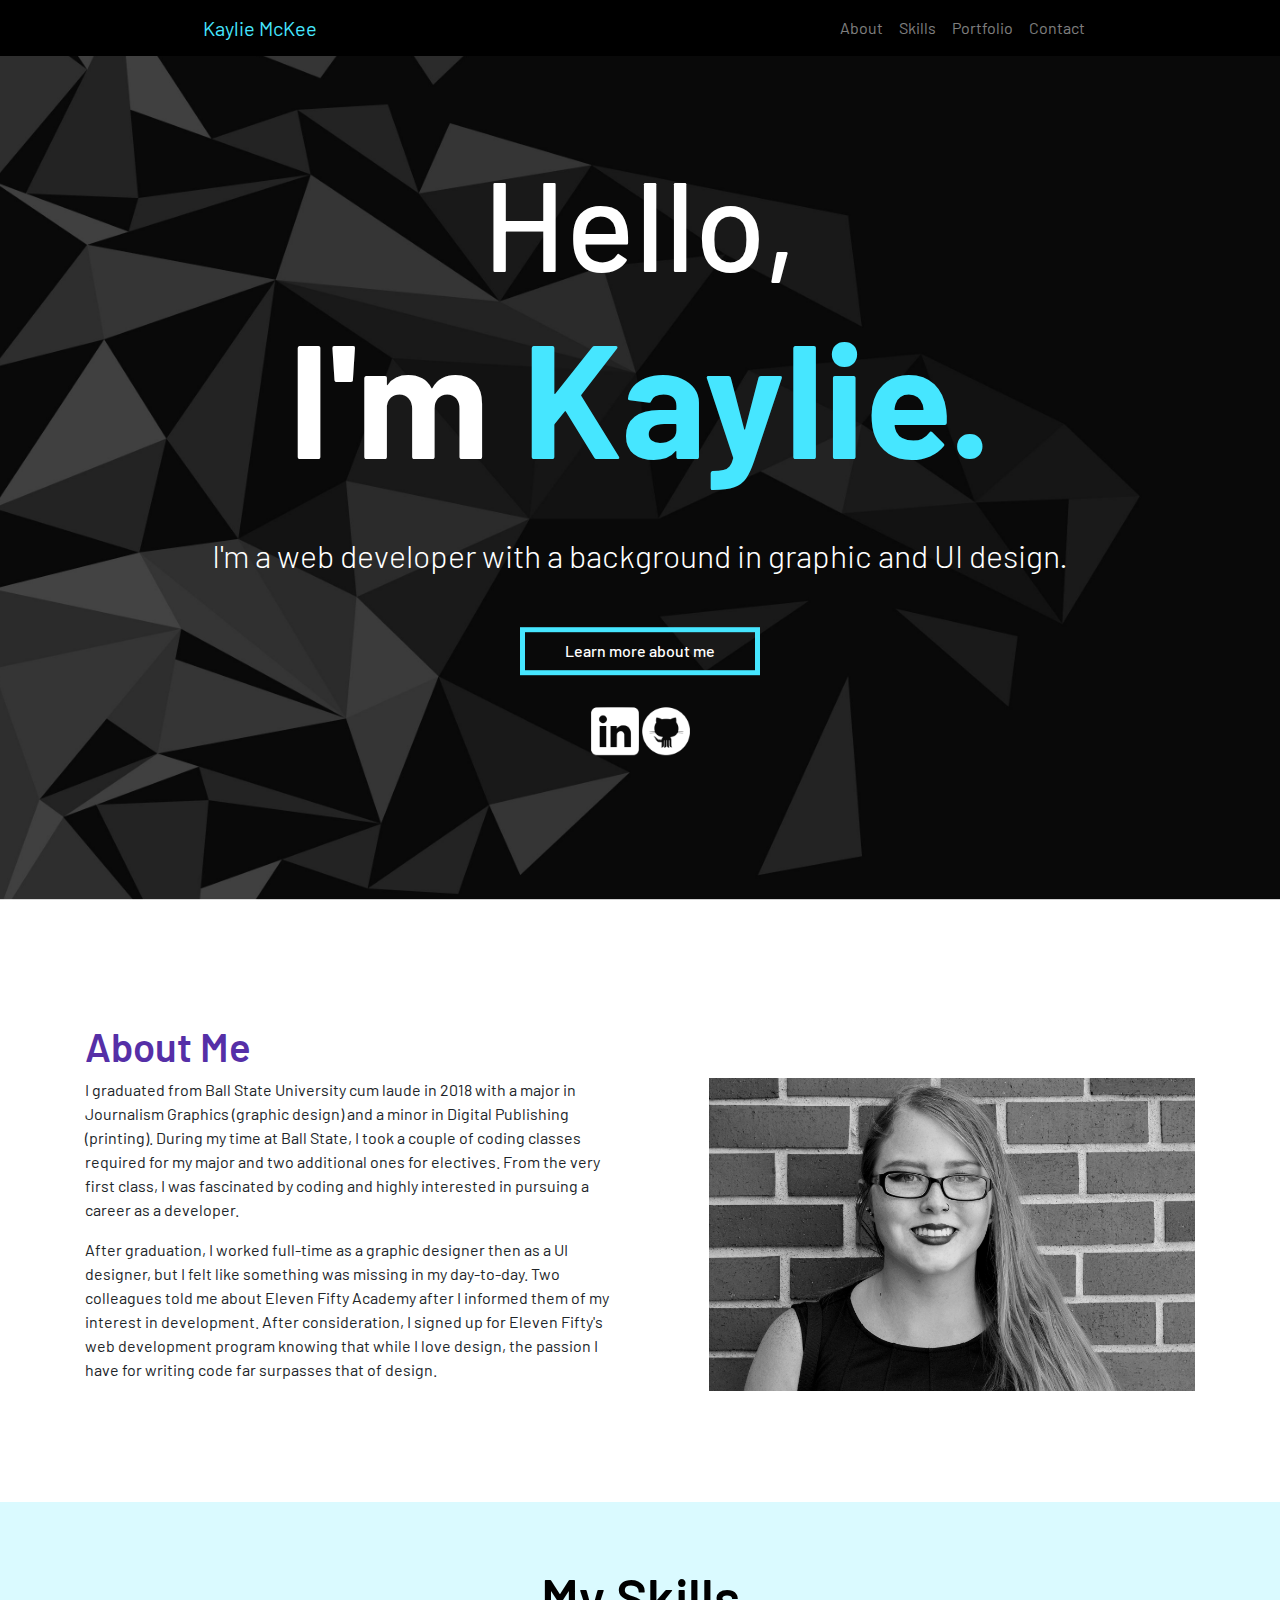
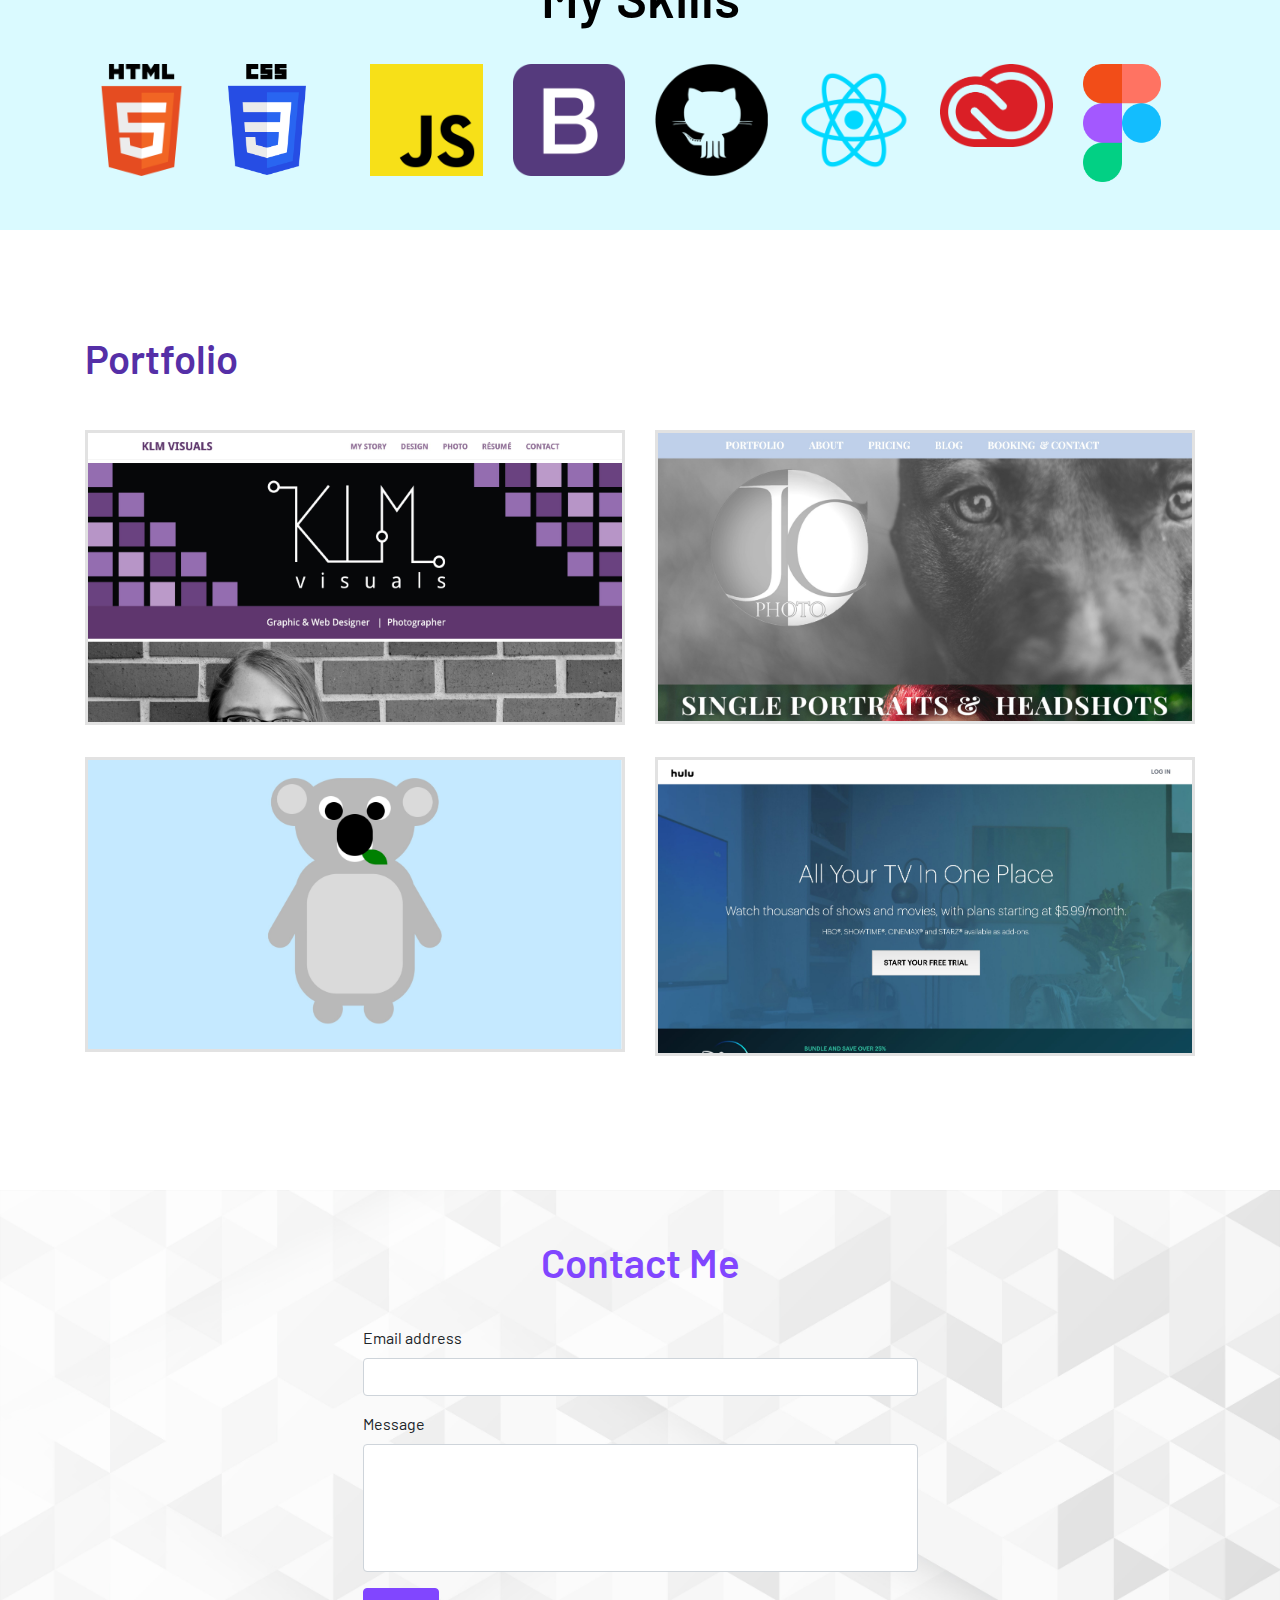
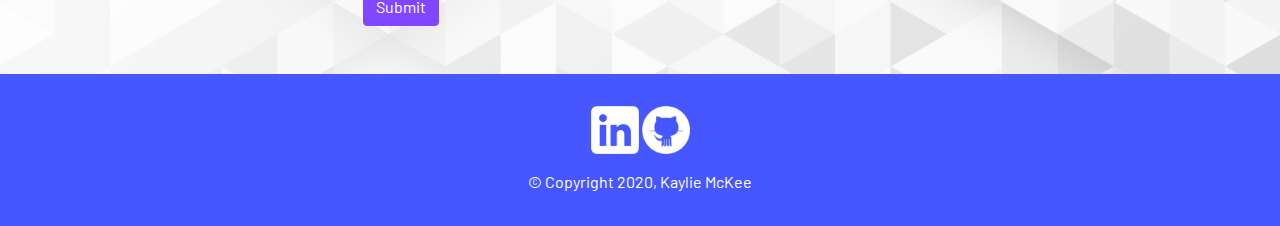
==== commit 7439aeef: "portfolio mostly final" ====
--- a/Projects/Portfolio/index.html
+++ b/Projects/Portfolio/index.html
@@ -14,13 +14,13 @@
 <body>
 <!--nav-->
 <nav class="navbar navbar-expand-lg navbar-dark">
-  <a class="navbar-brand" href="#jumbo" style="color: #46E6FF; margin-left: 1vw">Kaylie McKee</a>
+  <a class="navbar-brand" href="#jumbo" style="color: #46E6FF; margin-left: 15%">Kaylie McKee</a>
     <button class="navbar-toggler" type="button" data-toggle="collapse" data-target="#navbarNav" aria-controls="navbarNav" aria-expanded="false" aria-label="Toggle navigation">
       <span class="navbar-toggler-icon"></span>
     </button>
     <div class="collapse navbar-collapse" id="navbarNav">
       <ul class="navbar-nav">
-        <li class="nav-item active">
+        <li class="nav-item">
           <a class="nav-link" href="#aboutMe">About </a>
         </li>
         <li class="nav-item">
@@ -38,7 +38,7 @@
 <!--hero-->
 <section id="jumbo">
 <div class="jumbotron jumbotron-fluid">
-    <div class="container">
+    <div class="container" id="jumboContent">
       <div class="row">
         <div class="col">
           <h1 class="display-4" id="line1">Hello,</h1>
@@ -98,7 +98,7 @@
            I love design, the passion I have for writing code far surpasses that of design.</p> 
       </div>
       <div class="col-md">
-        <img src="assets/me.jpg" style="width: 90%; float: right">
+        <img src="assets/me_crop.jpg">
       </div>
     </div>
     
@@ -147,7 +147,7 @@
       <div class="col-lg">
         <div class="portfolioItem">
           <a href="https://www.klmvisuals.com" target="blank">
-            <img src="./assets/klmvisuals_crop.jpg" style="width: 100%; height: 100%">
+            <img src="./assets/klmVisuals.jpg" style="width: 100%; height: 100%">
           </a>
           <div class="portfolioOverlay">
             <div class="portfolioCaption">
--- a/Projects/Portfolio/main.css
+++ b/Projects/Portfolio/main.css
@@ -1,5 +1,4 @@
 /* TYPE STYLING FOR THE ENTIRE DOCUMENT */
-
 body {
     font-family: Barlow;
 }
@@ -10,7 +9,6 @@
 }
 
 /* NAVBAR */
-
 .navbar {
     position: fixed;
     width: 100%;
@@ -23,19 +21,12 @@
 }
 
 #navbarNav {
-    margin-left: 66vw;
-}
-
-.nav-item.active {
-    color: white;
-}
-/*
-.nav-item > .active > a {
-    color: white;
-}*/
+    margin-left: 40%;
+}
 
 /* JUMBOTRON */
 .jumbotron {
+    position:relative;
     background-image: url(./assets/bkgd.jpg);
     background-position: 10% 20%;
     background-size: cover;
@@ -45,7 +36,20 @@
     text-align: center;
 }
 
+#jumboContent {
+    position:absolute;
+    top:50%;
+    left:50%;
+    -moz-transform: translateX(-50%) translateY(-50%);
+    -webkit-transform: translateX(-50%) translateY(-50%);
+    -o-transform: translateX(-50%) translateY(-50%);
+    -ms-transform: translateX(-50%) translateY(-50%);
+    transform: translateX(-50%) translateY(-50%);
+}
+
 #line1 {
+    display: block;
+    margin: auto;
     color: white;
     font-weight: 500;
     font-size: 8em;
@@ -79,13 +83,17 @@
 }
 
 /* ABOUT */
-
 #aboutMe {
     padding-top: 10vh;
     padding-bottom: 8vh;
 }
+
+#aboutMe img {
+    float: right;
+    width: 90%;
+}
+
 /* SKILLS */
-
 #mySkills {
     margin-top: 2em;
     margin-bottom: 2em;
@@ -141,7 +149,6 @@
 
 
 /* PORTFOLIO */
-
 #portfolio {
     padding-top: 8vh;
     padding-bottom: 6vh;
@@ -152,7 +159,7 @@
 }
 
 .portfolioItem {
-    border: 3px solid #f0f0f0;
+    border: 3px solid #E2E2E2;
 }
 
 #portfolioRow2 {
@@ -258,81 +265,94 @@
 }
 
 /* MEDIA QUERIES */
+
+/* 576PX */
 @media (max-width: 576px) {
 
-.jumbotron {
-    padding-top: 5em;
-    height: 115vh;
-}
-
-#line1 {
-    font-size: 4em;
-}
+    /* JUMBOTRON */
+    .jumbotron {
+        padding-top: 5em;
+        width: 100vw;
+        height: 123vh;
+    }
+
+    #line1 {
+        font-size: 4em;
+    }
     
-#line2 {
-    margin-top: 0;
-    font-size: 8em;
- }
-    
-#line2 span {
-    color: #46E6FF;
-}
-    
-.jumbotron p {
-    margin-top: 1em;
-    font-size: 1.5em;
-}
-    
-.jumbotron button {
-    margin-top: 1em;
-}
-
-#mySkills {
-    padding-left: 2em;
-    padding-right: 1em;
-}
-
-#mySkills h1 {
-    padding-bottom: .5em;
-}
-    
-#html {
-    width: 32%;
-    padding-bottom: 1em;
-}
-
-#css {
-    width: 32%;
-}
-
-#js {
-    width: 32%;
-}
-
-#boot {
-    width: 32%;
-    padding-bottom: 1em;
-}
-
-#git {
-    width: 32%;
-}
-
-#react {
-    width: 32%;
-}
-
-#cc {
-    width: 32%
-}
-
-#figma {
-    width: 32%;
-}
-
-
-/*@media (max-width: 768px) {
-
-/*@media (min-width: 992px) {
-
-/*@media (min-width: 1200px) {+    #line2 {
+        margin-top: 0;
+        font-size: 6em;
+    }
+        
+    #line2 span {
+        color: #46E6FF;
+    }
+        
+    .jumbotron p {
+        margin-top: 1em;
+        font-size: 1.5em;
+    }
+        
+    .jumbotron button {
+        margin-top: 1em;
+    }
+
+    /* ABOUT */
+    #aboutMe {
+        padding-top: 1em;
+    }
+
+    #aboutMe img {
+        width: 100%;
+    }
+
+    /* SKILLS */
+    #mySkills {
+        padding-left: 2em;
+        padding-right: 1em;
+    }
+
+    #mySkills h1 {
+        padding-bottom: .5em;
+    }
+        
+    #html {
+        width: 25%;
+        padding-bottom: 1em;
+    }
+
+    #css {
+        width: 25%;
+    }
+
+    #js {
+        width: 25%;
+    }
+
+    #boot {
+        width: 25%;
+        padding-bottom: 1em;
+    }
+
+    #git {
+        width: 25%;
+    }
+
+    #react {
+        width: 25%;
+    }
+
+    #cc {
+        width: 25%
+    }
+
+    #figma {
+        width: 25%;
+    }
+
+    /* PORTFOLIO */
+    #portfolio {
+        padding-top: 1em;
+        padding-bottom: 1em;
+    }